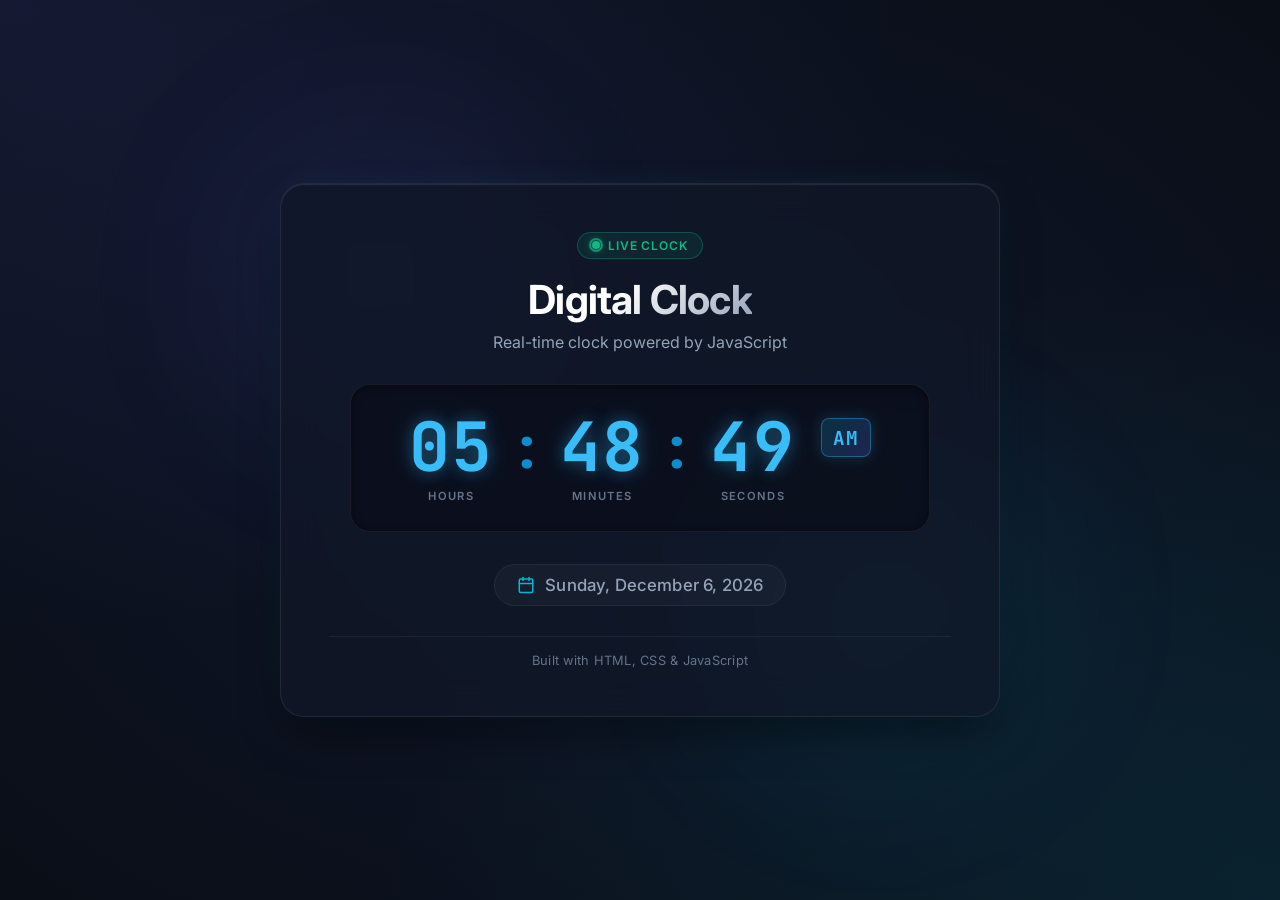
==== TASK 1/index.html @ b007a01b "feat: add quiz application and supporting web components and assets" ====
<!DOCTYPE html>
<html lang="en">
<head>
  <meta charset="UTF-8">
  <meta http-equiv="refresh" content="0; url=digital-clock/index.html">
  <title>Digital Clock Application</title>
  <script>
    window.location.href = "digital-clock/index.html";
  </script>
</head>
<body style="font-family: sans-serif; background: #0a0e17; color: #f8fafc; display: flex; justify-content: center; align-items: center; height: 100vh; margin: 0;">
  <p>Redirecting to <a href="digital-clock/index.html" style="color: #38bdf8;">Digital Clock</a>...</p>
</body>
</html>
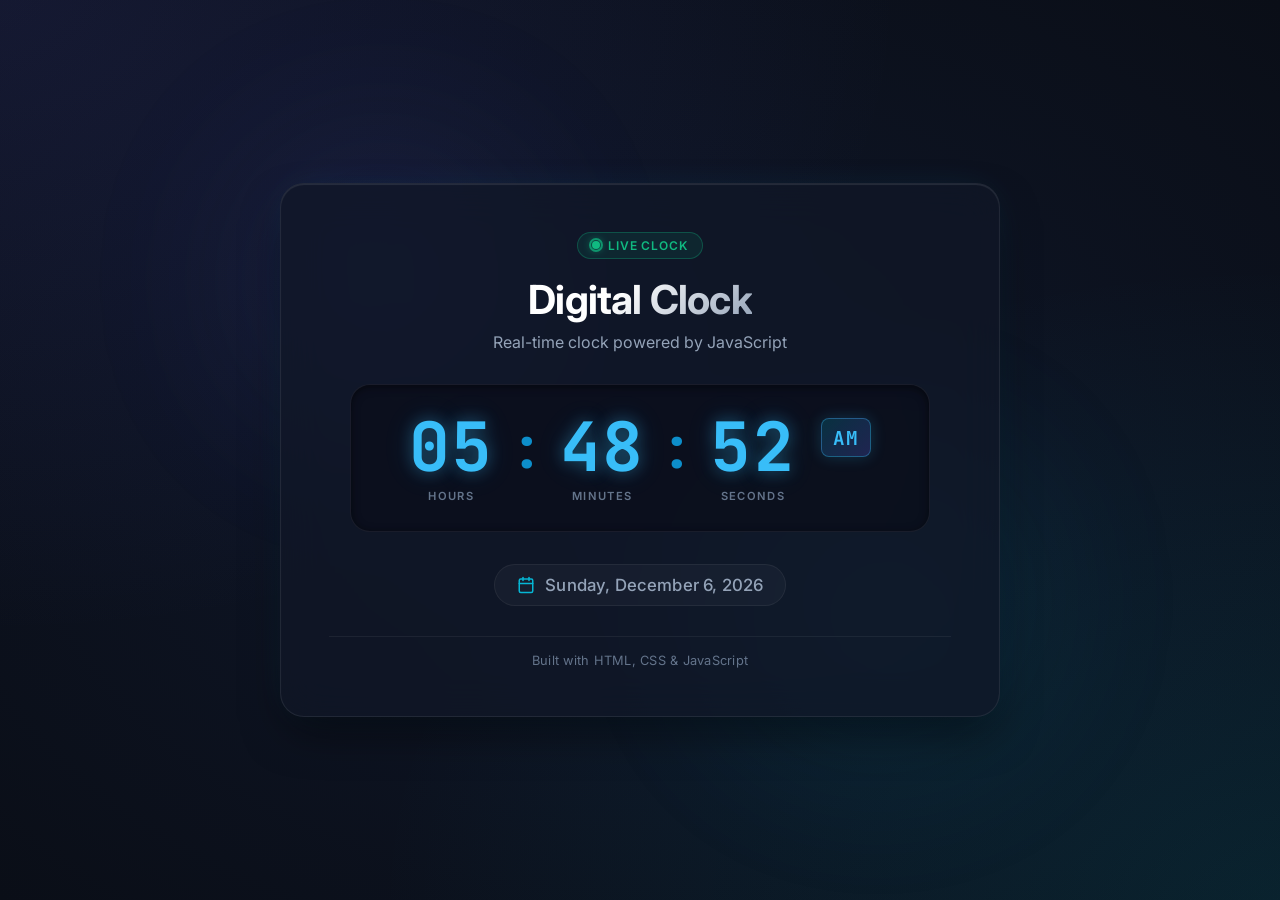
==== commit 7512f581: "Fix folder structure" ====
--- a/TASK 1/index.html
+++ b/TASK 1/index.html
@@ -2,13 +2,88 @@
 <html lang="en">
 <head>
   <meta charset="UTF-8">
-  <meta http-equiv="refresh" content="0; url=digital-clock/index.html">
-  <title>Digital Clock Application</title>
-  <script>
-    window.location.href = "digital-clock/index.html";
-  </script>
+  <meta name="viewport" content="width=device-width, initial-scale=1.0">
+  <meta name="description" content="A real-time responsive digital clock application built with HTML5, CSS3, and Vanilla JavaScript.">
+  <title>Digital Clock</title>
+  <link rel="stylesheet" href="style.css">
+  <!-- Google Fonts for modern typography -->
+  <link rel="preconnect" href="https://fonts.googleapis.com">
+  <link rel="preconnect" href="https://fonts.gstatic.com" crossorigin>
+  <link href="https://fonts.googleapis.com/css2?family=Inter:wght@400;500;600;700&family=JetBrains+Mono:wght@500;700&display=swap" rel="stylesheet">
 </head>
-<body style="font-family: sans-serif; background: #0a0e17; color: #f8fafc; display: flex; justify-content: center; align-items: center; height: 100vh; margin: 0;">
-  <p>Redirecting to <a href="digital-clock/index.html" style="color: #38bdf8;">Digital Clock</a>...</p>
+<body>
+  <div class="background-glow background-glow-1"></div>
+  <div class="background-glow background-glow-2"></div>
+
+  <main class="clock-container" role="main">
+    <!-- Main Card Container -->
+    <article class="clock-card" aria-label="Digital Clock Display">
+      
+      <!-- Top Status Header -->
+      <header class="card-header">
+        <div class="status-badge" aria-label="Clock Status: Live">
+          <span class="status-dot" aria-hidden="true"></span>
+          <span class="status-text">LIVE CLOCK</span>
+        </div>
+        <h1 class="app-title">Digital Clock</h1>
+        <p class="app-subtitle">Real-time clock powered by JavaScript</p>
+      </header>
+
+      <!-- Digital Clock Display Section -->
+      <section class="clock-display-section" aria-live="off">
+        <div class="time-display" id="timeDisplay">
+          <!-- Hours Box -->
+          <div class="time-unit">
+            <span class="time-number" id="hours">12</span>
+            <span class="time-label">HOURS</span>
+          </div>
+
+          <!-- Separator -->
+          <span class="time-colon" aria-hidden="true">:</span>
+
+          <!-- Minutes Box -->
+          <div class="time-unit">
+            <span class="time-number" id="minutes">00</span>
+            <span class="time-label">MINUTES</span>
+          </div>
+
+          <!-- Separator -->
+          <span class="time-colon" aria-hidden="true">:</span>
+
+          <!-- Seconds Box -->
+          <div class="time-unit">
+            <span class="time-number" id="seconds">00</span>
+            <span class="time-label">SECONDS</span>
+          </div>
+
+          <!-- AM/PM Indicator Badge -->
+          <div class="ampm-unit" aria-label="Meridiem Period">
+            <span class="ampm-badge" id="ampm">AM</span>
+          </div>
+        </div>
+      </section>
+
+      <!-- Date Display Section -->
+      <section class="date-section">
+        <div class="date-wrapper">
+          <svg class="calendar-icon" xmlns="http://www.w3.org/2000/svg" viewBox="0 0 24 24" fill="none" stroke="currentColor" stroke-width="2" stroke-linecap="round" stroke-linejoin="round" aria-hidden="true">
+            <rect x="3" y="4" width="18" height="18" rx="2" ry="2"></rect>
+            <line x1="16" y1="2" x2="16" y2="6"></line>
+            <line x1="8" y1="2" x2="8" y2="6"></line>
+            <line x1="3" y1="10" x2="21" y2="10"></line>
+          </svg>
+          <span class="date-text" id="dateText">Thursday, October 22, 2026</span>
+        </div>
+      </section>
+
+      <!-- Card Footer -->
+      <footer class="card-footer">
+        <p class="footer-text">Built with HTML, CSS &amp; JavaScript</p>
+      </footer>
+
+    </article>
+  </main>
+
+  <script src="script.js"></script>
 </body>
 </html>
--- a/TASK 1/style.css
+++ b/TASK 1/style.css
@@ -0,0 +1,408 @@
+/* ==========================================================================
+   Digital Clock Application - Stylesheet
+   Modern, responsive, glassmorphic design with dark theme
+   ========================================================================== */
+
+/* --- CSS Variables & Design Tokens --- */
+:root {
+  /* Color Palette */
+  --bg-dark: #0a0e17;
+  --card-bg: rgba(16, 23, 39, 0.75);
+  --card-border: rgba(255, 255, 255, 0.08);
+  --card-border-glow: rgba(56, 189, 248, 0.2);
+  
+  --text-primary: #f8fafc;
+  --text-secondary: #94a3b8;
+  --text-muted: #64748b;
+  
+  --digit-color: #38bdf8;
+  --digit-glow: rgba(56, 189, 248, 0.35);
+  --colon-color: #0ea5e9;
+  
+  --accent-cyan: #06b6d4;
+  --accent-indigo: #6366f1;
+  --accent-emerald: #10b981;
+  
+  /* Typography */
+  --font-sans: 'Inter', -apple-system, BlinkMacSystemFont, 'Segoe UI', Roboto, sans-serif;
+  --font-mono: 'JetBrains Mono', 'Courier New', Courier, monospace;
+  
+  /* Dimensions & Spacing */
+  --card-radius: 24px;
+  --transition-fast: 0.2s ease;
+  --transition-normal: 0.3s ease;
+}
+
+/* --- Base & Reset Styles --- */
+*,
+*::before,
+*::after {
+  box-sizing: border-box;
+  margin: 0;
+  padding: 0;
+}
+
+html,
+body {
+  height: 100%;
+  width: 100%;
+}
+
+body {
+  font-family: var(--font-sans);
+  background-color: var(--bg-dark);
+  color: var(--text-primary);
+  display: flex;
+  justify-content: center;
+  align-items: center;
+  min-height: 100vh;
+  padding: 1.5rem;
+  position: relative;
+  overflow-x: hidden;
+  background-image: 
+    radial-gradient(at 0% 0%, rgba(99, 102, 241, 0.12) 0px, transparent 50%),
+    radial-gradient(at 100% 100%, rgba(6, 182, 212, 0.12) 0px, transparent 50%),
+    radial-gradient(at 50% 50%, rgba(15, 23, 42, 1) 0%, rgba(10, 14, 23, 1) 100%);
+  background-attachment: fixed;
+}
+
+/* --- Ambient Glow Background Accents --- */
+.background-glow {
+  position: fixed;
+  border-radius: 50%;
+  filter: blur(100px);
+  pointer-events: none;
+  z-index: 0;
+  opacity: 0.45;
+  animation: floatAmbient 12s ease-in-out infinite alternate;
+}
+
+.background-glow-1 {
+  width: 380px;
+  height: 380px;
+  top: 10%;
+  left: 15%;
+  background: radial-gradient(circle, rgba(99, 102, 241, 0.4) 0%, rgba(99, 102, 241, 0) 70%);
+}
+
+.background-glow-2 {
+  width: 420px;
+  height: 420px;
+  bottom: 10%;
+  right: 15%;
+  background: radial-gradient(circle, rgba(6, 182, 212, 0.35) 0%, rgba(6, 182, 212, 0) 70%);
+  animation-delay: -6s;
+}
+
+@keyframes floatAmbient {
+  0% {
+    transform: translate(0, 0) scale(1);
+  }
+  100% {
+    transform: translate(30px, 20px) scale(1.08);
+  }
+}
+
+/* --- Main Clock Container & Layout --- */
+.clock-container {
+  position: relative;
+  z-index: 1;
+  width: 100%;
+  max-width: 720px;
+  display: flex;
+  justify-content: center;
+  align-items: center;
+}
+
+/* --- Glassmorphic Clock Card --- */
+.clock-card {
+  width: 100%;
+  background: var(--card-bg);
+  backdrop-filter: blur(20px);
+  -webkit-backdrop-filter: blur(20px);
+  border: 1px solid var(--card-border);
+  border-radius: var(--card-radius);
+  box-shadow: 
+    0 20px 45px -10px rgba(0, 0, 0, 0.6),
+    0 0 40px -15px var(--card-border-glow),
+    inset 0 1px 1px 0 rgba(255, 255, 255, 0.1);
+  padding: clamp(1.75rem, 5vw, 3rem);
+  display: flex;
+  flex-direction: column;
+  align-items: center;
+  text-align: center;
+  transition: transform var(--transition-normal), box-shadow var(--transition-normal), border-color var(--transition-normal);
+}
+
+.clock-card:hover {
+  border-color: rgba(56, 189, 248, 0.3);
+  box-shadow: 
+    0 25px 55px -10px rgba(0, 0, 0, 0.7),
+    0 0 50px -10px rgba(56, 189, 248, 0.25),
+    inset 0 1px 1px 0 rgba(255, 255, 255, 0.15);
+}
+
+/* --- Card Header & Status Badge --- */
+.card-header {
+  margin-bottom: clamp(1.25rem, 3.5vw, 2rem);
+  display: flex;
+  flex-direction: column;
+  align-items: center;
+  gap: 0.5rem;
+}
+
+.status-badge {
+  display: inline-flex;
+  align-items: center;
+  gap: 0.5rem;
+  background: rgba(16, 185, 129, 0.1);
+  border: 1px solid rgba(16, 185, 129, 0.3);
+  padding: 0.3rem 0.85rem;
+  border-radius: 9999px;
+  font-size: 0.75rem;
+  font-weight: 600;
+  letter-spacing: 0.08em;
+  color: var(--accent-emerald);
+  margin-bottom: 0.5rem;
+}
+
+.status-dot {
+  width: 8px;
+  height: 8px;
+  border-radius: 50%;
+  background-color: var(--accent-emerald);
+  box-shadow: 0 0 10px var(--accent-emerald);
+  position: relative;
+}
+
+.status-dot::after {
+  content: '';
+  position: absolute;
+  top: -3px;
+  left: -3px;
+  width: 14px;
+  height: 14px;
+  border-radius: 50%;
+  border: 2px solid var(--accent-emerald);
+  opacity: 0.7;
+  animation: pulsePing 2s cubic-bezier(0, 0, 0.2, 1) infinite;
+}
+
+@keyframes pulsePing {
+  0% {
+    transform: scale(0.6);
+    opacity: 0.9;
+  }
+  100% {
+    transform: scale(1.9);
+    opacity: 0;
+  }
+}
+
+.app-title {
+  font-size: clamp(1.75rem, 4vw, 2.5rem);
+  font-weight: 700;
+  letter-spacing: -0.02em;
+  background: linear-gradient(135deg, #ffffff 40%, #94a3b8 100%);
+  -webkit-background-clip: text;
+  -webkit-text-fill-color: transparent;
+}
+
+.app-subtitle {
+  color: var(--text-secondary);
+  font-size: clamp(0.85rem, 2vw, 1rem);
+  font-weight: 400;
+}
+
+/* --- Digital Clock Display Section --- */
+.clock-display-section {
+  width: 100%;
+  margin-bottom: clamp(1.25rem, 3.5vw, 2rem);
+  display: flex;
+  justify-content: center;
+}
+
+.time-display {
+  display: flex;
+  align-items: center;
+  justify-content: center;
+  gap: clamp(0.4rem, 1.8vw, 1rem);
+  background: rgba(10, 14, 26, 0.7);
+  border: 1px solid rgba(255, 255, 255, 0.06);
+  border-radius: 20px;
+  padding: clamp(1rem, 3vw, 1.75rem) clamp(1rem, 3.5vw, 2.25rem);
+  box-shadow: inset 0 2px 8px rgba(0, 0, 0, 0.5);
+  width: 100%;
+  max-width: 580px;
+}
+
+/* Individual Time Unit Box */
+.time-unit {
+  display: flex;
+  flex-direction: column;
+  align-items: center;
+  min-width: clamp(52px, 11vw, 84px);
+}
+
+.time-number {
+  font-family: var(--font-mono);
+  font-size: clamp(2.2rem, 6.5vw, 4.25rem);
+  font-weight: 700;
+  line-height: 1;
+  color: var(--digit-color);
+  text-shadow: 
+    0 0 15px var(--digit-glow),
+    0 0 30px rgba(56, 189, 248, 0.2);
+  /* Prevents horizontal layout shifts when digits change */
+  font-variant-numeric: tabular-nums;
+  letter-spacing: 0.02em;
+  display: inline-block;
+  user-select: none;
+}
+
+.time-label {
+  font-size: clamp(0.55rem, 1.3vw, 0.7rem);
+  font-weight: 600;
+  letter-spacing: 0.12em;
+  color: var(--text-muted);
+  margin-top: 0.5rem;
+}
+
+/* Colon Separators */
+.time-colon {
+  font-family: var(--font-mono);
+  font-size: clamp(1.8rem, 5.5vw, 3.5rem);
+  font-weight: 700;
+  color: var(--colon-color);
+  line-height: 1;
+  margin-bottom: 1.25rem;
+  opacity: 0.85;
+  animation: blinkColon 2s cubic-bezier(0.4, 0, 0.6, 1) infinite;
+  user-select: none;
+}
+
+@keyframes blinkColon {
+  0%, 100% {
+    opacity: 0.9;
+    text-shadow: 0 0 12px rgba(14, 165, 233, 0.5);
+  }
+  50% {
+    opacity: 0.3;
+    text-shadow: none;
+  }
+}
+
+/* AM/PM Indicator Badge */
+.ampm-unit {
+  display: flex;
+  align-items: center;
+  align-self: flex-start;
+  margin-top: 0.35rem;
+  margin-left: clamp(0.2rem, 1vw, 0.6rem);
+}
+
+.ampm-badge {
+  background: linear-gradient(135deg, rgba(6, 182, 212, 0.2) 0%, rgba(99, 102, 241, 0.25) 100%);
+  border: 1px solid rgba(56, 189, 248, 0.35);
+  color: #38bdf8;
+  font-family: var(--font-mono);
+  font-size: clamp(0.85rem, 2vw, 1.2rem);
+  font-weight: 700;
+  letter-spacing: 0.05em;
+  padding: 0.35rem 0.7rem;
+  border-radius: 8px;
+  box-shadow: 0 0 15px rgba(56, 189, 248, 0.2);
+  user-select: none;
+}
+
+/* --- Date Display Section --- */
+.date-section {
+  width: 100%;
+  margin-bottom: clamp(1.25rem, 3.5vw, 1.85rem);
+}
+
+.date-wrapper {
+  display: inline-flex;
+  align-items: center;
+  justify-content: center;
+  gap: 0.65rem;
+  background: rgba(255, 255, 255, 0.03);
+  border: 1px solid rgba(255, 255, 255, 0.06);
+  padding: 0.65rem 1.35rem;
+  border-radius: 9999px;
+}
+
+.calendar-icon {
+  width: 18px;
+  height: 18px;
+  color: var(--accent-cyan);
+  flex-shrink: 0;
+}
+
+.date-text {
+  font-size: clamp(0.85rem, 2vw, 1.05rem);
+  font-weight: 500;
+  color: var(--text-secondary);
+  letter-spacing: 0.01em;
+}
+
+/* --- Card Footer --- */
+.card-footer {
+  width: 100%;
+  padding-top: 1rem;
+  border-top: 1px solid rgba(255, 255, 255, 0.06);
+}
+
+.footer-text {
+  font-size: 0.8rem;
+  color: var(--text-muted);
+  letter-spacing: 0.02em;
+}
+
+/* --- Responsive Media Queries --- */
+/* Small Mobile Devices (e.g., iPhone SE, narrow screens <= 420px) */
+@media (max-width: 420px) {
+  body {
+    padding: 0.75rem;
+  }
+
+  .clock-card {
+    padding: 1.5rem 1rem;
+    border-radius: 18px;
+  }
+
+  .time-display {
+    padding: 0.85rem 0.5rem;
+    gap: 0.25rem;
+  }
+
+  .time-unit {
+    min-width: 44px;
+  }
+
+  .time-label {
+    font-size: 0.52rem;
+    margin-top: 0.35rem;
+  }
+
+  .time-colon {
+    margin-bottom: 0.85rem;
+  }
+
+  .ampm-badge {
+    padding: 0.2rem 0.45rem;
+    font-size: 0.75rem;
+  }
+
+  .date-wrapper {
+    padding: 0.5rem 0.9rem;
+    font-size: 0.8rem;
+  }
+}
+
+/* Large Screens (Enhance clarity & glow) */
+@media (min-width: 1200px) {
+  .clock-card {
+    max-width: 760px;
+  }
+}
